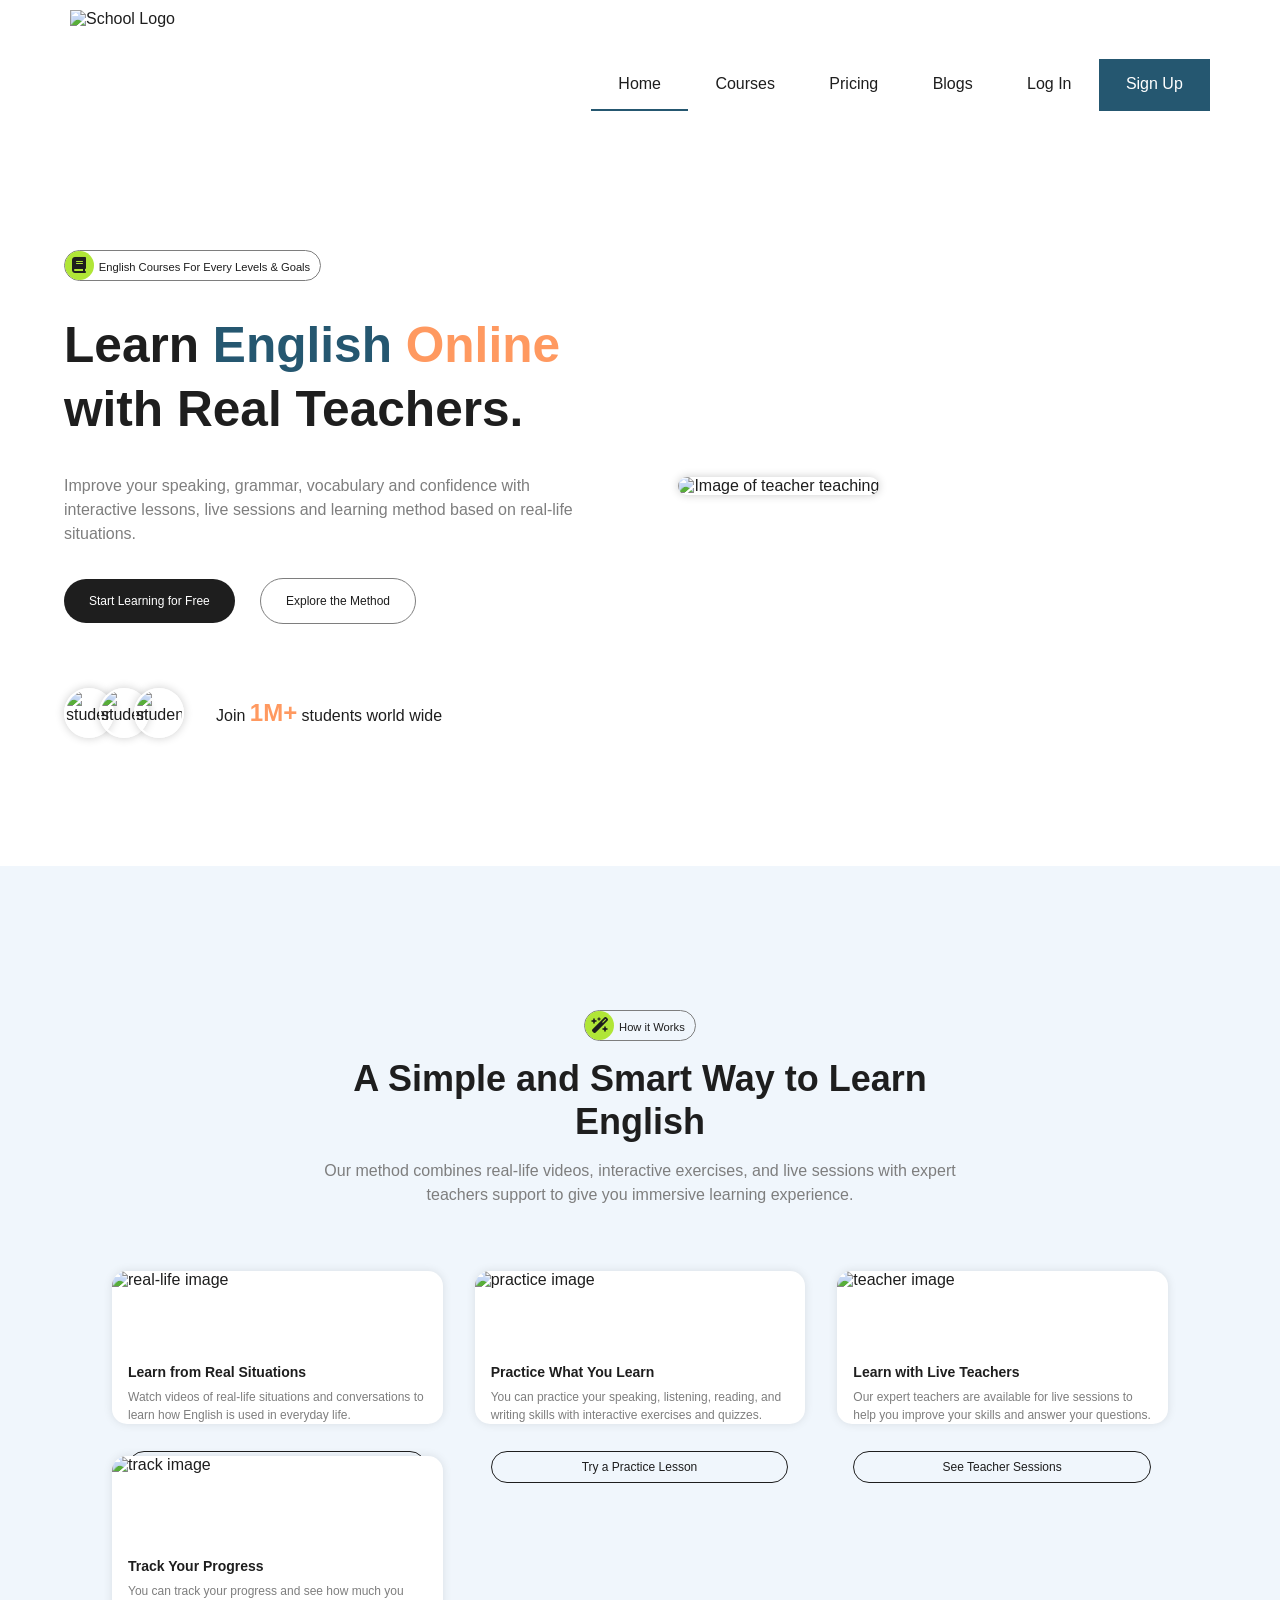
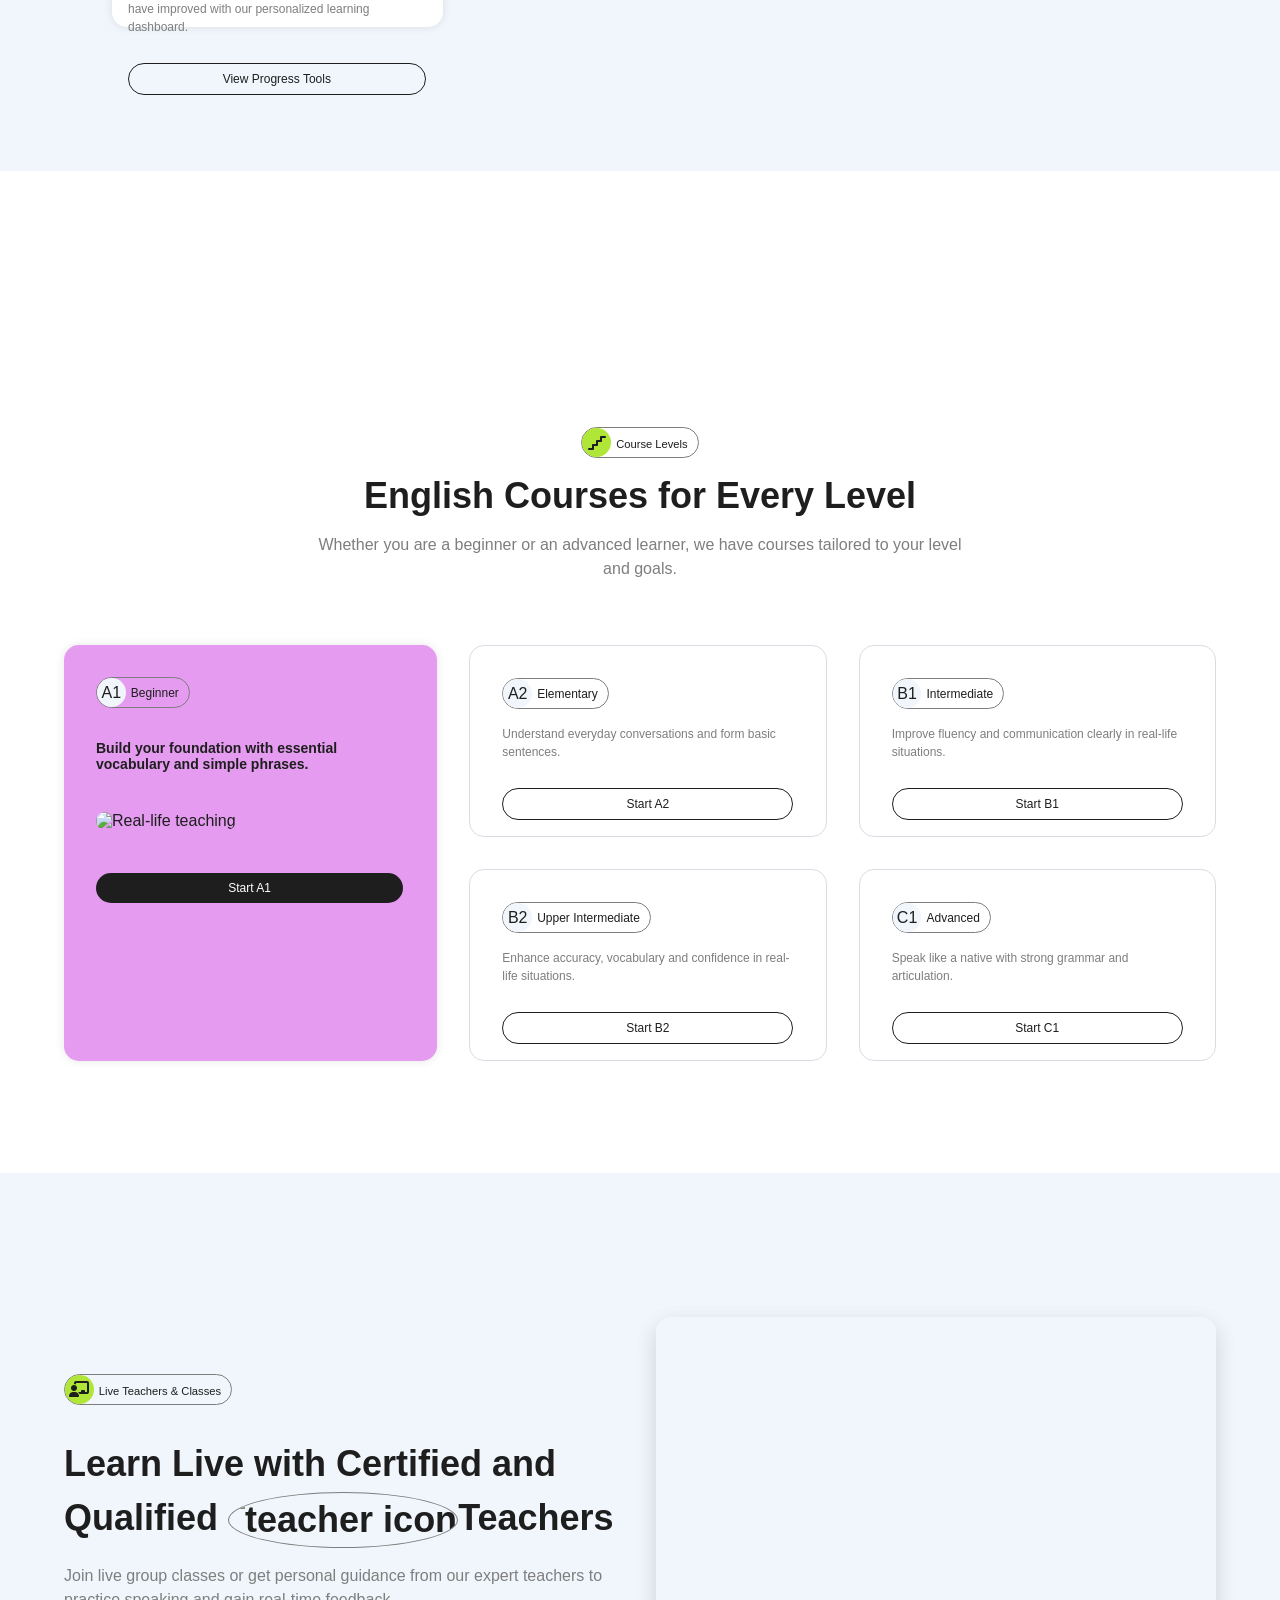
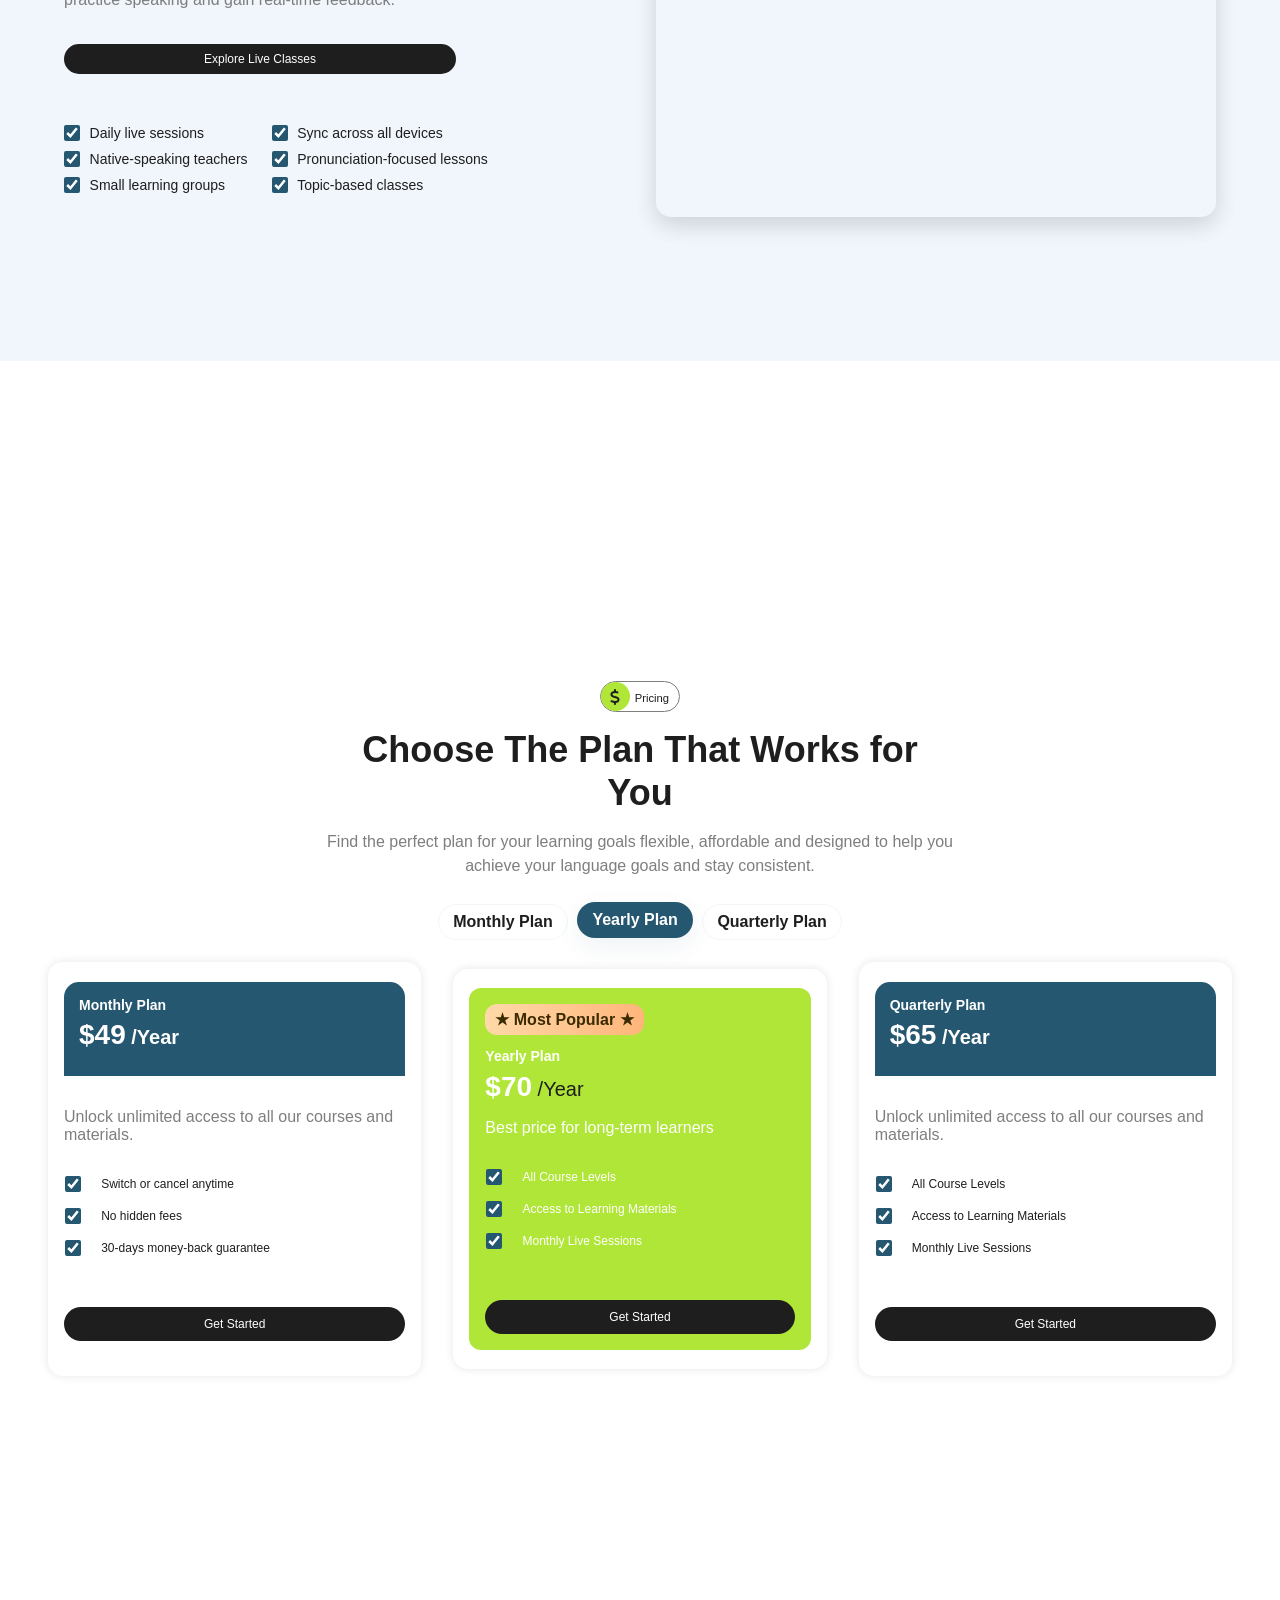
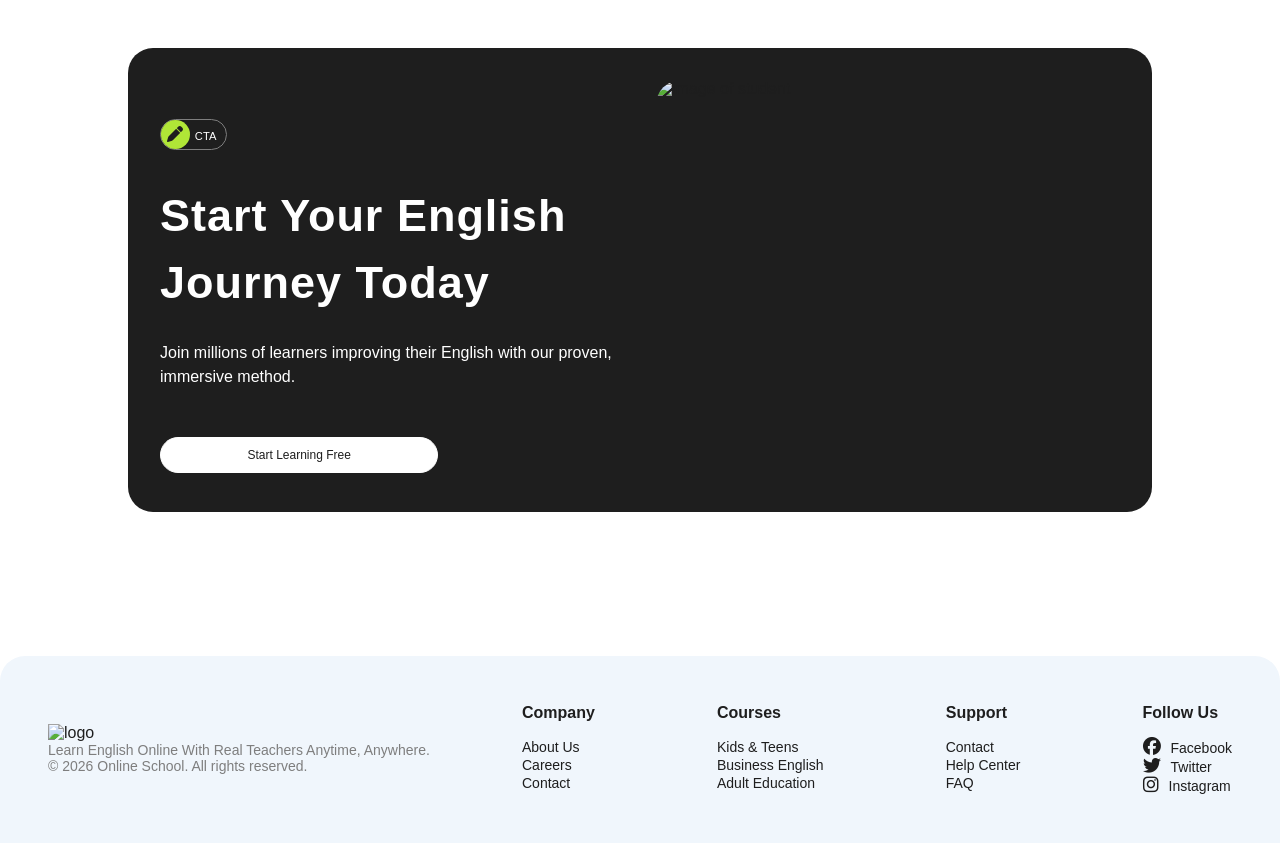
==== Advance CSS3/index.html @ b8e9c4bc "Update html file and re structure file design" ====
<!doctype html>
<html lang="en">

<head>
  <meta charset="UTF-8" />
  <meta name="viewport" content="width=device-width, initial-scale=1.0" />
  <link rel="stylesheet" href="styles.css">
  <link rel="stylesheet" href="https://cdnjs.cloudflare.com/ajax/libs/font-awesome/6.4.0/css/all.min.css">
  <script src="script.js" defer></script>
  <title>Introduction to HTML</title>
</head>

<body>
  <header>
    <img class="logo" width="150px" height="120px" src="photos/logo.png" alt="School Logo" />
    <button id="open-sidebar-button" title="open" class="hamburger" type="button" onclick="openSidebar()"
      aria-label="open sidebar" aria-expanded="false" aria-controls="navbar">
      <i class="fa-solid fa-bars"></i>
    </button>
    <nav id="navbar">
      <ul>
        <li>
          <button id="close-sidebar-button" title="Close" class="close" type="button" onclick="closeSidebar()"
            aria-label="close sidebar">
            <i class="fa-solid fa-xmark"></i>
          </button>
        </li>
        <li class="nav-link active"><a class="active-link" aria-current="page" href="home">Home</a></li>
        <li class="nav-link"><a href="#courses">Courses</a></li>
        <li class="nav-link"><a href="#pricing">Pricing</a></li>
        <li class="nav-link"><a href="blogs.html">Blogs</a></li>
        <li class="nav-link log-in"><a href="login">Log In</a></li>
        <li class="nav-link sign-up"><a class="accent-link" href="signup">Sign Up</a></li>
      </ul>
    </nav>
    <div id="overlay" onclick="closeSidebar()" aria-hidden="true"></div>
  </header>
  <main>
    <section class="hero body-fill">
      <div class="subtitle">
        <p class="sub"><span class="icon"><i class="fa-solid fa-book"></i></span>English Courses For Every Levels &
          Goals</p>
        <h1 class="hero-text">
          Learn <span class="sp1">English</span> <span class="sp2">Online</span> with Real Teachers.
        </h1>
        <p class="hero-para">
          Improve your speaking, grammar, vocabulary and confidence with
          interactive lessons, live sessions and learning method based on
          real-life situations.
        </p>
        <div class="hero-btn">
          <button class="start" type="button">Start Learning for Free</button>
          <button class="explore" type="button">Explore the Method</button>
        </div>
        <div class="students">
          <div class="student-images">
            <img class="student-image" src="photos/img3.jpg" alt="student">
            <img class="student-image" src="photos/img5.jpg" alt="student">
            <img class="student-image" src="photos/img6.jpg" alt="student">
          </div>
          <p class="student-text">Join <span class="sp3">1M+</span> students world wide</p>
        </div>
      </div>
      <div class="hero-image">
        <img src="photos/hero-image.jpg" alt="Image of teacher teaching" />
      </div>
    </section>
    <section class="how-it-works body-fill">
      <div class="section-intro">
        <p class="sub center"><span class="icon"><i class="fa-solid fa-wand-magic-sparkles"></i></span>How it Works</p>
        <h2 class="section-title">A Simple and Smart Way to Learn English</h2>
        <p class="subtitle-para">
          Our method combines real-life videos, interactive exercises, and live
          sessions with expert teachers support to give you immersive learning experience.
        </p>
      </div>
      <div class="card-container">
        <div class="card">
          <img src="photos/img11.jpg" alt="real-life image" />
          <h5 class="card-title">Learn from Real Situations</h5>
          <p class="card-text">
            Watch videos of real-life situations and conversations to learn how
            English is used in everyday life.
          </p>
          <button class="button" n type="button">Watch Demo</button>
        </div>
        <div class="card card-pad">
          <img src="photos/img7.jpg" alt="practice image" />
          <h5 class="card-title">Practice What You Learn</h5>
          <p class="card-text">
            You can practice your speaking, listening, reading, and writing
            skills with interactive exercises and quizzes.
          </p>
          <button class="button" type="button">Try a Practice Lesson</button>
        </div>
        <div class="card">
          <img src="photos/img8.jpg" alt="teacher image" />
          <h5 class="card-title">Learn with Live Teachers</h5>
          <p class="card-text">
            Our expert teachers are available for live sessions to help you
            improve your skills and answer your questions.
          </p>
          <button class="button" type="button">See Teacher Sessions</button>
        </div>
        <div class="card">
          <img src="photos/img2.jpg" alt="track image" />
          <h5 class="card-title">Track Your Progress</h5>
          <p class="card-text">
            You can track your progress and see how much you have improved
            with our personalized learning dashboard.
          </p>
          <button class="button" type="button">View Progress Tools</button>
        </div>
      </div>
    </section>
    <section>
      <div class="section-intro" id="courses">
        <p class="sub center"><span class="icon"><i class="fa-solid fa-stairs"></i></span>Course Levels</p>
        <h2 class="section-title">English Courses for Every Level</h2>
        <p class="subtitle-para">
          Whether you are a beginner or an advanced learner, we have courses
          tailored to your level and goals.
        </p>
      </div>
      <div class="card-container-grid">
        <div class="card-grid">
          <div class="card-grid-grids">
            <p class="sub1 center"><span class="icon tag">A1</span>Beginner</p>
            <p class="card-title position">
              Build your foundation with essential vocabulary and simple phrases.
            </p>
            <img class="grid-image" src="photos/img3.jpg" alt="Real-life teaching" />
            <button class="button black position1" type="button">Start A1</button>
          </div>
        </div>
        <div class="card-grids">

          <div>
            <p class="sub1 center"><span class="icon tag">A2</span>Elementary</p>
            <p class="card-text">
              Understand everyday conversations and form basic sentences.
            </p>
            <button class="button position1" type="button">Start A2</button>
          </div>
          <div>
            <p class="sub1 center"><span class="icon tag">B1</span>Intermediate</p>
            <p class="card-text">
              Improve fluency and communication clearly in real-life situations.
            </p>
            <button class="button position1" type="button">Start B1</button>
          </div>


          <div>
            <p class="sub1 center"><span class="icon tag">B2</span>Upper Intermediate</p>
            <p class="card-text">
              Enhance accuracy, vocabulary and confidence in real-life situations.
            </p>
            <button class="button position1" type="button">Start B2</button>
          </div>
          <div>
            <p class="sub1 center"><span class="icon tag">C1</span>Advanced</p>
            <p class="card-text">
              Speak like a native with strong grammar and articulation.
            </p>
            <button class="button position1" type="button">Start C1</button>
          </div>

        </div>
      </div>
    </section>
    <section class="tag">
      <div class="video-grid">
        <div class="card-board">
          <p class="sub"><span><span class="icon"><i class="fa-solid fa-chalkboard-user"></i></span>Live Teachers &
              Classes</p>
          <h2 class="section-title left">Learn Live with Certified and Qualified <img class="span-teacher"
              src="photos/img15.jpg" alt="teacher icon">Teachers </h2>
          <p class="subtitle-para left">
            Join live group classes or get personal guidance from our expert teachers to practice speaking and gain
            real-time feedback.
          </p>
          <button type="button" class="button black">Explore Live Classes</button>

          <div class="btn-grid">
            <div>
              <label class="chk"><input type="checkbox" checked /> Daily live sessions</label>
              <label class="chk"><input type="checkbox" checked /> Native-speaking teachers</label>
              <label class="chk"><input type="checkbox" checked /> Small learning groups</label>
            </div>
            <div>
              <label class="chk"><input type="checkbox" checked /> Sync across all devices</label>
              <label class="chk"><input type="checkbox" checked /> Pronunciation-focused lessons</label>
              <label class="chk"><input type="checkbox" checked /> Topic-based classes</label>
            </div>
          </div>
        </div>
        <div class="video">
          <video autoplay muted loop class="video">
            <source src="videos/teacher.mp4" type="video/mp4">
          </video>
        </div>
      </div>
    </section>
    <section class="pricing body-fill">
      <div class="section-intro" id="pricing">
        <p class="sub center"><span class="icon"><i class="fa-solid fa-dollar-sign"></i></span>Pricing</p>
        <h2 class="section-title">Choose The Plan That Works for You</h2>
        <p class="subtitle-para">
          Find the perfect plan for your learning goals flexible, affordable and designed to help you achieve your
          language goals and stay consistent.
        </p>
      </div>
      <div class="carousel">
        <span class="pill">Monthly Plan</span>
        <span class="pill active">Yearly Plan</span>
        <span class="pill">Quarterly Plan</span>
      </div>
      <div class="pricing-container">
        <div class="carding no-hover">
          <div class="background">
            <div class="card-lead">
            <p class="plan-tag">Monthly Plan</p>
            <p class="price-tag">
              <span class="price">$49</span> /Year
            </p>
</div>
            <p class="plan-para">
              Unlock unlimited access to all our courses and materials.
            </p>
<div class="checks-container">
            <label class="chk">
              <input type="checkbox" class="custom-checkbox" checked />
              <span class="checkmark"></span>
              Switch or cancel anytime
            </label>
            <label class="chk">
              <input type="checkbox" class="custom-checkbox" checked />
              <span class="checkmark"></span>
              No hidden fees
            </label>
            <label class="chk">
              <input type="checkbox" class="custom-checkbox" checked />
              <span class="checkmark"></span>
              30-days money-back guarantee
            </label>
            </div>
            <button class="space" type="button">Get Started</button>
          </div>
        </div>
        <div class="carding no-hover">
          <div class="background-fixed">
            <p class="plan-tip">&starf; Most Popular &starf;</p>
            <p class="plan-tag">Yearly Plan</p>
            <p class="price-tag">
              <span class="price">$70</span> /Year
            </p>
            <p class="plan-para">
              Best price for long-term learners
            </p>
            <div class="checks-container">
            <label class="chk">
              <input type="checkbox" class="custom-checkbox" checked />
              <span class="checkmark"></span>
              All Course Levels
            </label>
            <label class="chk">
              <input type="checkbox" class="custom-checkbox" checked />
              <span class="checkmark"></span>
              Access to Learning Materials
            </label>
            <label class="chk">
              <input type="checkbox" class="custom-checkbox" checked />
              <span class="checkmark"></span>
              Monthly Live Sessions
            </label>
            </div>
            <button type="button" class="space1">Get Started</button>
          </div>
        </div>
        <div class="carding no-hover">
          <div class="background">
             <div class="card-lead">
            <p class="plan-tag">Quarterly Plan</p>
            <p class="price-tag">
              <span class="price">
                $65</span> /Year
            </p>
            </div>
            <p class="plan-para">
              Unlock unlimited access to all our courses and materials.
            </p>
            <div class="checks-container">
            <label class="chk">
              <input type="checkbox" class="custom-checkbox" checked />
              <span class="checkmark"></span>
              All Course Levels
            </label>
            <label class="chk">
              <input type="checkbox" class="custom-checkbox" checked />
              <span class="checkmark"></span>
              Access to Learning Materials
            </label>
            <label class="chk">
              <input type="checkbox" class="custom-checkbox" checked />
              <span class="checkmark"></span>
              Monthly Live Sessions
            </label>
            </div>
            <button class="space" type="button">Get Started</button>
          </div>
        </div>
      </div>
      <div class="checks">
      </div>
    </section>
    <section>
      <div class="cta">
        <div class="card-board">
          <p class="sub center text"><span class="icon"><i class="fa-solid fa-pen"></i></span>CTA</p>
          <h2 class="section-title">Start Your English Journey Today</h2>
          <p class="subtitle-para">
            Join millions of learners improving their English with our proven, immersive method.
          </p>
          <button class="button cta-btn type=" button">Start Learning Free</button>
        </div>
        <div class="cta-image-tab">
          <img class="cta-image" src="photos/img2.jpg" alt="image of student">
        </div>
      </div>
    </section>
  </main>
  <footer>
    <section>
      <div class="footer">
        <div class="footer-logo-text">
          <img class="footer-logo" src="photos/logo.png" alt="logo" />
          <P class="footer-text">Learn English Online With Real Teachers Anytime, Anywhere.</P>
          <p class="copy">&copy; 2026 Online School. All rights reserved.</p>
        </div>
        <div class="footer-links">
          <div>
            <h4>Company</h4>
            <ul>
              <li><a href="about">About Us</a></li>
              <li><a href="careers">Careers</a></li>
              <li><a href="contact">Contact</a></li>
            </ul>
          </div>
          <div>
            <h4>Courses</h4>
            <ul>
              <li><a href="kids">Kids & Teens</a></li>
              <li><a href="business">Business English</a></li>
              <li><a href="adult">Adult Education</a></li>
            </ul>
          </div>
          <div>
            <h4>Support</h4>
            <ul>
              <li><a href="contact">Contact</a></li>
              <li><a href="help">Help Center</a></li>
              <li><a href="faq">FAQ</a></li>
            </ul>
          </div>
          <div>
            <h4>Follow Us</h4>
            <ul>
              <li><a href="facebook"><i class="fa-brands fa-facebook"></i>Facebook</a></li>
              <li><a href="twitter"><i class="fa-brands fa-twitter"></i>Twitter</a></li>
              <li><a href="instagram"><i class="fa-brands fa-instagram"></i>Instagram</a></li>
            </ul>
          </div>
        </div>
    </section>
  </footer>
</body>

</html>
---- Advance CSS3/styles.css ----
:root {
  --primary-color: #1e1e1e;
  --secondary-color: #7e7e7e;
  --third-color: #b0e637;
  --fourth-color: #ff9960;
  --fifth-color: #255770;
  --sixth-color: #ffffff;
  --seventh-color: #f0f6fc;
  --eighth-color: #e59bf0;
  --ninth-color: #d8dde3;
}

* {
  margin: 0;
  padding: 0;
  box-sizing: border-box;
  font-family: karla, sans-serif;
  color: var(--primary-color);
  scroll-behavior: smooth;
}

img,
video {
  max-width: 100%;
  height: auto;
}

.body-fill {
  padding-inline: clamp(1rem, 5vw, 70px);
}

/* Header */
header {
  display: flex;
  align-items: center;
  justify-content: space-between;
  padding: 10px 70px;
  position: static;
}

nav {
  display: flex;
}

nav li {
  display: flex;
}

nav ul {
  list-style: none;
  display: flex;
}

img.logo {
  margin-right: auto;
  width: 150px;
  height: 150px;
}

nav a {
  display: flex;
  text-decoration: none;
  color: var(--primary-color);
  padding: 1em 1.7em;
  transition:
    background-color 150ms ease,
    color 0.3s ease;
}

nav a:hover {
  background-color: var(--fifth-color);
  color: var(--sixth-color);
}

nav a.active-link {
  border-bottom: 2px solid var(--fifth-color);
}

nav a.accent-link {
  background-color: var(--fifth-color);
  color: var(--sixth-color);
}

#close-sidebar-button,
#open-sidebar-button {
  display: none;
  background: none;
  border: none;
  padding: 2em;
  cursor: pointer;
  position: absolute;
  top: 0;
  right: 0;
  z-index: 10;
  margin-top: 0.8rem;
}

.fa-bars {
  color: var(--primary-color);
  font-size: 2rem;
}

.fa-xmark {
  color: var(--primary-color);
  font-size: 2rem;
}
#overlay {
  display: none;
  position: fixed;
  top: 0;
  left: 0;
  width: 100%;
  height: 100%;
  background-color: rgba(0, 0, 0, 0.5);
  z-index: 9;
}

/* Hero */
.hero {
  display: grid;
  grid-template-columns: 1fr 1fr;
  gap: clamp(2rem, 6vw, 14rem);
  align-items: center;
  justify-content: space-between;
  margin: 3rem 0;
}

.subtitle {
  font-size: 1rem;
  font-weight: 400;
  margin-bottom: 1rem;
  text-align: left;
}

.sub {
  padding-right: min(10px, 5%);
  width: fit-content;
  border-radius: 25px;
  border: 1px solid var(--secondary-color);
  background: transparent;
  font-size: 0.7rem;
  margin: 2rem 0rem;
}

.icon {
  display: inline-flex;
  align-items: center;
  justify-content: center;
  width: 1.8rem;
  height: 1.8rem;
  border-radius: 50%;
  background-color: var(--third-color);
  box-sizing: border-box;
  font-size: 1rem;
  margin-right: 5px;
}

.hero-text {
  font-size: clamp(2rem, calc(1.5rem + 2vw), 4rem);
  font-weight: 600;
  line-height: 1.3;
  margin-bottom: 2rem;
}

.hero-text span.sp1 {
  color: var(--fifth-color);
}

.hero-text span.sp2 {
  color: var(--fourth-color);
}

.hero-para {
  font-size: 1rem;
  font-weight: 400;
  line-height: 1.5;
  margin-bottom: 2rem;
  color: var(--secondary-color);
}

.hero-image img {
  max-width: 100%;
  height: auto;
  aspect-ratio: 1/1;
  border-radius: 30px;
  box-shadow: 0px 0px 10px 0px rgba(0, 0, 0, 0.2);
}

.start,
.explore {
  padding: 15px 25px;
  border-radius: 25px;
  cursor: pointer;
  margin-bottom: 2rem;
  font-size: 12px;
  transition:
    opacity 0.12s ease,
    transform 0.08s ease;
}

.start {
  background: var(--primary-color);
  color: var(--sixth-color);
  border: none;
  margin-right: 1.3rem;
}

.explore {
  background: transparent;
  color: var(--primary-color);
  border: 1px solid var(--secondary-color);
}

.start:hover,
.explore:hover {
  opacity: 0.95;
  transform: translateY(-1px);
}

.students {
  display: flex;
  align-items: center;
  gap: 2rem;
  margin-top: 2rem;
}

.student-images {
  display: flex;
  align-items: center;
  gap: 0;
}

.student-image {
  width: 50px;
  height: 50px;
  border-radius: 50%;
  box-shadow: 0px 0px 10px 0px rgba(0, 0, 0, 0.2);
}

.student-images .student-image {
  margin-left: -15px;
  border: 2px solid var(--sixth-color);
  box-sizing: border-box;
}

.student-images .student-image:first-child {
  margin-left: 0;
}

.student-text {
  font-size: 16px;
}

.sp3 {
  color: var(--fourth-color);
  font-weight: 700;
  font-size: x-large;
}

/* Section Intro */
.how-it-works {
  background-color: var(--seventh-color);
  padding-bottom: 9rem;
}

.section-intro {
  text-align: center;
  margin-top: 7rem;
  padding-top: 9rem;
}

.section-intro .sub.center {
  margin: 0 auto;
  margin-bottom: 1rem;
  text-align: center;
}

.section-title {
  font-size: 36px;
  font-weight: 600;
  max-width: 600px;
  line-height: 1.2;
  margin: 0 auto;
}

.subtitle-para {
  font-size: 16px;
  font-weight: 400;
  color: var(--secondary-color);
  line-height: 1.5;
  padding-top: 1rem;
  text-align: center;
  max-width: 650px;
  margin: 0 auto;
}

.card-container {
  gap: 2rem;
  justify-content: center;
  margin-top: 4rem;
  display: grid;
  grid-template-columns: repeat(auto-fit, minmax(260px, 1fr));
  padding: 0 3rem;
}
.pricing-container {
  display: grid;
  gap: 2rem;
  grid-template-columns: repeat(auto-fit, minmax(260px, 1fr));
  padding: 0 3rem;
  justify-content: center;
  align-items: center;
}

/* Pricing section styles */
.pricing {
  padding: 4rem 0 2rem;
}

.pricing .section-intro {
  margin-bottom: 1.6rem;
}

.pricing .carousel {
  display: flex;
  gap: 0.6rem;
  justify-content: center;
  margin-bottom: 1.4rem;
}

.pricing .carousel .pill {
  padding: 8px 14px;
  border-radius: 999px;
  background: transparent;
  border: 1px solid rgba(37, 87, 112, 0.06);
  color: var(--primary-color);
  font-weight: 600;
  cursor: pointer;
  transition:
    background 0.12s ease,
    color 0.12s ease,
    transform 0.08s ease;
}

.pricing .carousel .pill.active {
  background: var(--fifth-color);
  color: var(--sixth-color);
  transform: translateY(-2px);
}

.pricing .carousel .pill.active {
  color: var(--sixth-color) !important;
  box-shadow: 0 8px 24px rgba(37, 87, 112, 0.08);
  transform: translateY(-2px);
}

.pricing .card-container {
  gap: 1.2rem;
  justify-content: center;
}

.pricing .card,
.carding {
  min-height: 380px;
  border-radius: 14px;
  padding: 1.2rem 1rem;
  background: var(--sixth-color);
  box-shadow: 0 10px 30px rgba(37, 87, 112, 0.06);
  display: flex;
  flex-direction: column;
  justify-content: space-between;
}

.pricing .carding .plan-tip {
  display: inline-block;
  background: linear-gradient(90deg, #ffd9a8, #ffb57a);
  color: #3b2b00;
  padding: 6px 10px;
  border-radius: 12px;
  font-weight: 700;
  margin-bottom: 0.8rem;
}

.pricing .plan-tag {
  font-size: 14px;
  font-weight: 700;
  margin-bottom: 0.4rem;
}

.pricing .price-tag {
  font-size: 20px;
  margin-bottom: 0.6rem;
}

.pricing .price-tag .price {
  font-size: 28px;
  font-weight: 800;
  color: var(--sixth-color);
}

.price {
  color: var(--secondary-color);
}

.pricing .plan-para {
  color: var(--secondary-color);
  margin: 2rem 0rem;
}

.background-fixed .plan-para {
  margin: 1rem 0;
  padding-bottom: 1rem;
}

.pricing .card input[type="checkbox"] {
  margin-right: 8px;
}

.pricing .carding label:not(.chk) {
  display: block;
  margin-bottom: 0.4rem;
  color: var(--primary-color);
}

.pricing .carding .chk {
  display: inline-flex;
  align-items: center;
  gap: 0.6rem;
  margin-bottom: 0.5rem;
  /* cursor: pointer; */
  color: var(--primary-color);
  font-size: 12px;
}

.pricing .carding .chk input[type="checkbox"] {
  width: 18px;
  height: 16px;
  margin: 0;
  padding: 10px;
  accent-color: var(--fifth-color);
}

.pricing .carding .chk input[type="checkbox"]:checked {
  accent-color: var(--fifth-color);
}

.pricing .carding .background-fixed {
  background: var(--third-color);
  color: var(--primary-color);
  border-radius: 12px;
  padding: 1rem;
}

.pricing .carding .background-fixed .plan-tag,
.pricing .carding .background-fixed .price-tag .price,
.pricing .carding .background-fixed .plan-para,
.pricing .carding .background-fixed label {
  color: var(--sixth-color);
}

.pricing .carding.background-fixed .plan-tip {
  color: var(--primary-color);
}

.pricing .carding button {
  margin-top: 1rem;
  width: 100%;
  padding: 10px 12px;
  border-radius: 25px;
  border: none;
  background-color: var(--primary-color);
  color: var(--sixth-color);
  font-size: 12px;
  cursor: pointer;
}

.pricing .carding button.space {
  margin: 2.7rem 0 1rem 0;
}
.pricing .carding button.space1 {
  margin: 2.7rem 0 0 0;
}

.pricing .checks {
  display: block;
  gap: 1.2rem;
  justify-content: center;
  margin-top: 2rem;
  accent-color: var(--fifth-color);
  align-items: center;
  text-align: center;
}

.pricing .checks label {
  display: block;
}
.checks-container {
  display: flex;
  flex-direction: column;
  gap: 0.5rem;
}

.card-lead {
  background-color: var(--fifth-color);
  padding: 15px;
  border-top-left-radius: 15px;
  border-top-right-radius: 15px;
}
.card-lead p {
  margin: 0;
  font-size: 12px;
  font-weight: 600;
  color: var(--sixth-color);
}
.card,
.carding {
  border-radius: 15px;
  width: 100%;
  height: auto;
  background-color: var(--sixth-color);
  box-shadow: 0px 0px 10px 0px rgba(0, 0, 0, 0.1);
  transition: transform 0.3s ease;
}

.card:hover {
  background-color: var(--third-color);
  transition:
    background-color 0.3s ease,
    transform 0.3s ease;
}

.card-container .card .no-hover:hover {
  background-color: var(--sixth-color);
}

.card:hover .card-text {
  color: var(--primary-color);
  transition: color 0.3s ease;
}

.card:hover button {
  background-color: var(--primary-color);
  color: var(--sixth-color);
  border: none;
}

.card img {
  display: block;
  border-radius: 15px;
  width: 100%;
  height: 50%;
}

.card-title {
  font-size: 14px;
  font-weight: 600;
  margin-bottom: 0.5rem;
  padding: 1rem 1rem 0 1rem;
}

.card-text {
  font-size: 12px;
  font-weight: 400;
  color: var(--secondary-color);
  line-height: 1.5;
  padding: 0 1rem;
}

.button {
  align-items: center;
  width: 90%;
  margin: 1.7rem 1rem 0 1rem;
  padding: 8px;
  border: 1px solid var(--primary-color);
  border-radius: 25px;
  background-color: transparent;
  color: var(--primary-color);
  font-size: 12px;
  cursor: pointer;
  transition:
    opacity 0.12s ease,
    transform 0.3s ease;
}

.card-container-grid {
  display: grid;
  grid-template-columns: 1fr 2fr;
  gap: 2rem;
  justify-content: center;
  width: 90%;
  margin: 0 auto;
  margin-top: 4rem;
}

.tag {
  background-color: var(--seventh-color);
}

.sub1 {
  padding-right: 10px;
  width: fit-content;
  border-radius: 25px;
  border: 1px solid var(--secondary-color);
  background: transparent;
  font-size: 12px;
  margin: 1rem;
}

.card-grid {
  border-radius: 15px;
  padding: 1rem;
  background-color: var(--eighth-color);
  box-shadow: 0px 0px 10px 0px rgba(0, 0, 0, 0.1);
}

.card-grids {
  display: grid;
  grid-template-columns: 1fr 1fr;
  gap: 2rem;
  justify-content: center;
}

.card-grids > div {
  border-radius: 15px;
  border: 1px solid var(--ninth-color);
  padding: 1rem;
  align-content: center;
}

.grid-image {
  padding: 1rem;
  width: 100%;
  border-radius: 30px;
}

.position {
  padding: 1rem;
}

.position1 {
  width: 90%;
  margin: 1.7rem 1rem 0 1rem;
}

.black {
  border: none;
  background-color: var(--primary-color);
  color: var(--sixth-color);
}

/* Button grid (checkbox options) */
.btn-grid {
  display: flex;
  gap: 1.5rem;
  margin-top: 1.2rem;
}

.btn-grid > div {
  display: flex;
  flex-direction: column;
  gap: 0.6rem;
}

.btn-grid .chk {
  display: inline-flex;
  align-items: center;
  gap: 0.6rem;
  cursor: pointer;
  font-size: 14px;
  color: var(--primary-color);
}

.btn-grid .chk input[type="checkbox"] {
  width: 16px;
  height: 16px;
  margin: 0;
  accent-color: var(--fifth-color);
}

@media (max-width: 740px) {
  .btn-grid {
    flex-direction: column;
  }
}

/* Section Video */

.video-grid {
  display: grid;
  grid-template-columns: 1fr 1fr;
  gap: 2rem;
  width: 90%;
  margin: 0 auto;
  margin-top: 7rem;
  padding: 9rem 0;
  align-items: center;
}

/* Target actual <video> elements inside the grid so container divs aren't sized incorrectly */
.video-grid video,
.video-grid .video {
  width: 100%;
  max-width: 100%;
  aspect-ratio: 1 / 1;
  height: auto;
  /* preserve intrinsic ratio */
  max-height: 500px;
  /* prevents the video from becoming too tall */
  object-fit: cover;
  border-radius: 15px;
  display: block;
  box-shadow: 0 8px 24px rgba(0, 0, 0, 0.08);
}

.span-teacher {
  width: 40px;
  height: 35px;
  border-radius: 50%;
  border: 1px solid var(--secondary-color);
  vertical-align: middle;
}

.left {
  text-align: left;
  margin: 0;
  line-height: 1.5;
}

.card-board button {
  width: 70%;
  margin: 1.7rem 1rem 0 1rem;
  padding: 8px;
  margin: 2rem 0 2rem 0;
}

@media (max-width: 740px) {
  .video-grid {
    grid-template-columns: 1fr;
  }
}

.pricing {
  padding-bottom: 9rem;
}

/* cta */
.cta {
  display: grid;
  grid-template-columns: 1fr 1fr;
  gap: 2rem;
  width: 80%;
  margin: 0 auto;
  margin-top: 6rem;
  margin-bottom: 6rem;
  padding: 2rem;
  align-items: center;
  background-color: var(--primary-color);
  border-radius: 25px;
}

.cta .text {
  color: var(--sixth-color);
}

.cta h2.section-title,
.cta .subtitle-para {
  margin: 0;
  color: var(--sixth-color);
}

.cta h2.section-title {
  margin: 1rem 0 0.5rem 0;
  letter-spacing: 1px;
  font-size: 45px;
  font-weight: 600;
  line-height: 1.5;
}

.cta .subtitle-para {
  text-align: left;
  margin-bottom: 3rem;
}

.cta .cta-btn {
  width: 60%;
  margin: 1.7rem 1rem 0 1rem;
  padding: 10px;
  background-color: var(--sixth-color);
  border-color: var(--sixth-color);
  font-size: 12px;
  margin: 0;
}

.cta .cta-image {
  width: 100%;
  max-width: 100%;
  aspect-ratio: 3 / 9;
  max-height: 400px;
  height: auto;
  object-fit: cover;
  border-radius: 25px;
  display: block;
  margin: 0 auto;
}

/* footer */
.footer {
  display: grid;
  grid-template-columns: 1.8fr 3fr;
  gap: 3rem;
  width: 100%;
  margin: 0 auto;
  margin-top: 9rem;
  padding: 3rem;
  align-items: center;
  background-color: var(--seventh-color);
  border-top-right-radius: 25px;
  border-top-left-radius: 25px;
}

.footer-logo-text {
  align-items: start;
  text-align: left;
}

.footer-logo {
  width: 150px;
  height: 150px;
}

.footer-text,
.footer .copy {
  color: var(--secondary-color);
  width: 100%;
  font-size: 14px;
}

.footer-links {
  display: flex;
  gap: 2rem;
  list-style: none;
  flex-wrap: wrap;
  justify-content: space-between;
  text-decoration: none;
  text-align: left;
}

.footer-links h4 {
  color: var(--primary-color);
  font-size: 16px;
  margin-bottom: 1rem;
  font-weight: 600;
}

.footer-links li a {
  text-decoration: none;
  color: var(--primary-color);
  font-size: 14px;
  list-style: none;
  margin-bottom: 0.5rem;
}

ul {
  list-style: none;
  padding-left: 0;
}

.footer-links li a:hover {
  color: var(--fifth-color);
  transition: color 0.12s ease;
}

.fa-facebook,
.fa-twitter,
.fa-instagram {
  margin-right: 10px;
  font-size: 18px;
  color: var(--primary-color);
}

.fa-facebook:hover,
.fa-twitter:hover,
.fa-instagram:hover {
  color: var(--fifth-color);
  transition: color 0.12s ease;
}

@media screen and (max-width: 1025px) {
  #open-sidebar-button,
  #close-sidebar-button {
    display: block;
  }

  nav {
    position: fixed;
    top: 0;
    right: -100%;
    height: 100vh;
    width: min(15em, 100%);
    z-index: 10;
    background-color: var(--sixth-color);
    transition: right 300ms ease-out;
  }

  nav.show {
    right: 0;
    transition: right 300ms ease-in-out;
  }
  nav.show ~ #overlay {
    display: block;
    transition: right 300ms ease-in-out;
  }

  nav ul {
    width: 100%;
    flex-direction: column;
    margin-top: 2rem;
  }

  nav a {
    width: 100%;
    padding-left: 2.5em;
  }

  nav a.active-link {
    border-bottom: none;
  }

  img.logo {
    width: 130px;
    height: 130px;
    margin-top: -1.2rem;
  }

  .body-fill {
    padding: 0px 20px;
  }

  .hero {
    gap: 5rem !important;
  }

  header {
    padding: 10px 20px !important;
  }
  .how-it-works {
    padding-bottom: 9rem;
  }
}

@media (max-width: 900px) {
  img.logo {
    width: 130px;
    height: 130px;
    margin-top: -1rem;
  }
  .hero {
    grid-template-columns: 1fr;
    text-align: center;
  }

  .hero-btn {
    display: flex;
    flex-direction: column;
    gap: 1rem;
    align-items: center;
  }

  .students {
    justify-content: center;
    flex-wrap: wrap;
  }
  .card-container-grid {
    grid-template-columns: 1fr;
  }

  .card-grids {
    grid-template-columns: 1fr;
  }
  .cta {
    grid-template-columns: 1fr;
    text-align: center;
  }

  .cta .cta-btn {
    width: 100%;
  }

  .cta .subtitle-para {
    text-align: center;
  }
}

@media (max-width: 860px) {
  .how-it-works {
    padding-bottom: 7rem;
  }
  .pricing .card-container {
    flex-direction: column;
    align-items: center;
  }
  .pricing-container {
    padding: 0 2rem;
  }
  .pricing .carding {
    width: 92%;
  }
  .hero-btn {
    display: block;
  }
  .subtitle {
    text-align: center;
  }
  .sub {
    margin: 0 auto;
    margin-bottom: 1rem;
    text-align: center;
  }
  .card-container {
    flex-direction: column;
    align-items: center;
    display: flex;
  }

  .card {
    max-width: 700px;
    padding-bottom: 2rem;
  }
  .card-container {
    padding: 0rem;
  }
  .cta {
    width: 90%;
  }
  .cta h2.section-title,
  .section-title {
    font-size: 30px;
  }
}

@media (max-width: 800px) {
  .footer {
    grid-template-columns: 1fr;
    text-align: center;
  }

  .footer-links {
    justify-content: center;
  }
  .pricing .carding .plan-tip {
    white-space: nowrap;
  }
}

@media (max-width: 600px) {
  .video-grid {
    padding: 4rem 0;
  }
  .hero-btn {
    display: grid;
    grid-template-columns: 1fr 1fr;
    gap: 0.5rem;
  }
  .start,
  .explore {
    padding: 12px 12px;
    margin-bottom: 0rem;
    white-space: nowrap;
  }
  .start {
    margin-right: 0rem;
  }
  .students {
    gap: 0rem;
  }
  .pricing .carousel .pill {
    white-space: nowrap;
    font-size: 14px;
  }
  pricing .carousel {
    margin-bottom: 0 1rem 1.4rem 1rem;
  }
  .footer-links {
    justify-content: space-around;
    gap: 1rem;
  }
  .footer-links {
    display: grid;
    grid-template-columns: 1fr 1fr;
    gap: 1rem;
  }
  body {
    margin: auto;
  }
  .body-fill {
    padding: 0px 20px;
  }
}

@media (max-width: 300px) {
  .hero-btn {
    display: grid;
    grid-template-columns: 1fr 1fr;
    gap: 0.5rem;
  }
  .start,
  .explore {
    padding: 12px 12px;
    margin-bottom: 0rem;
  }
}
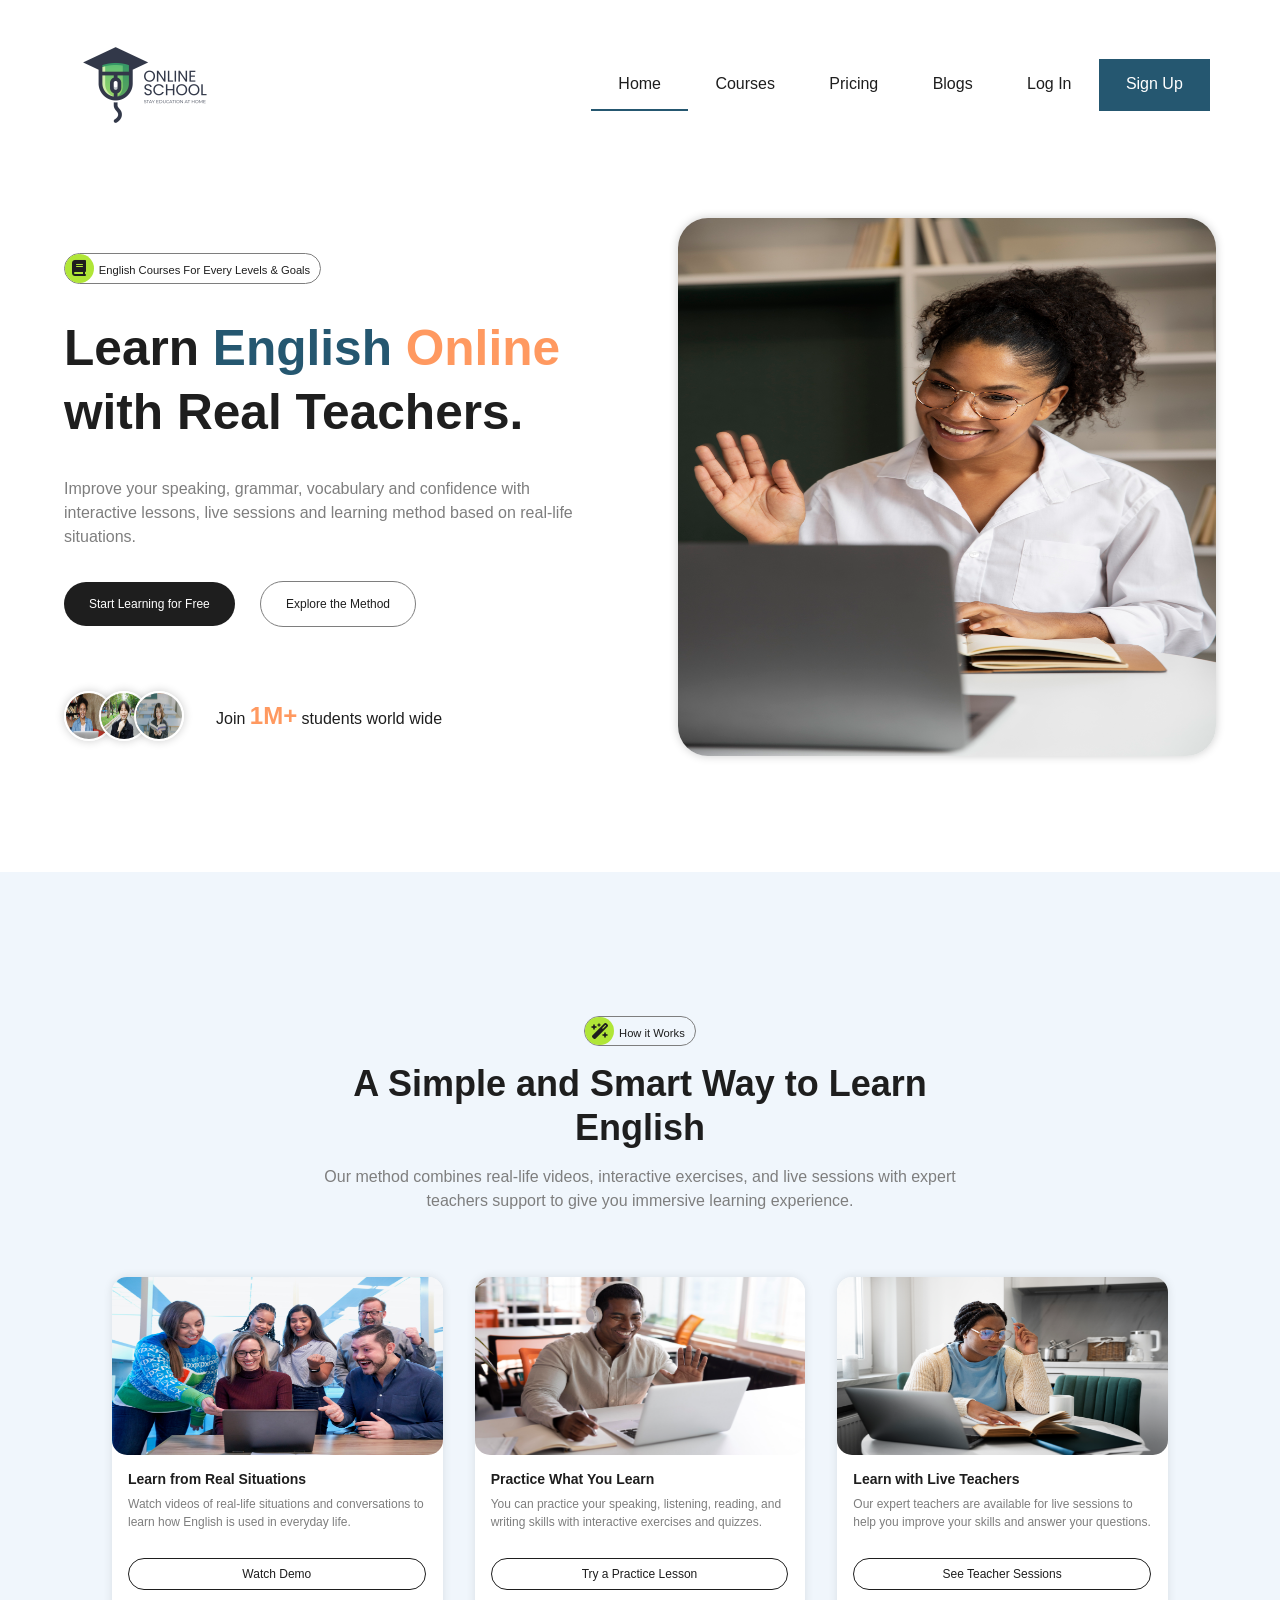
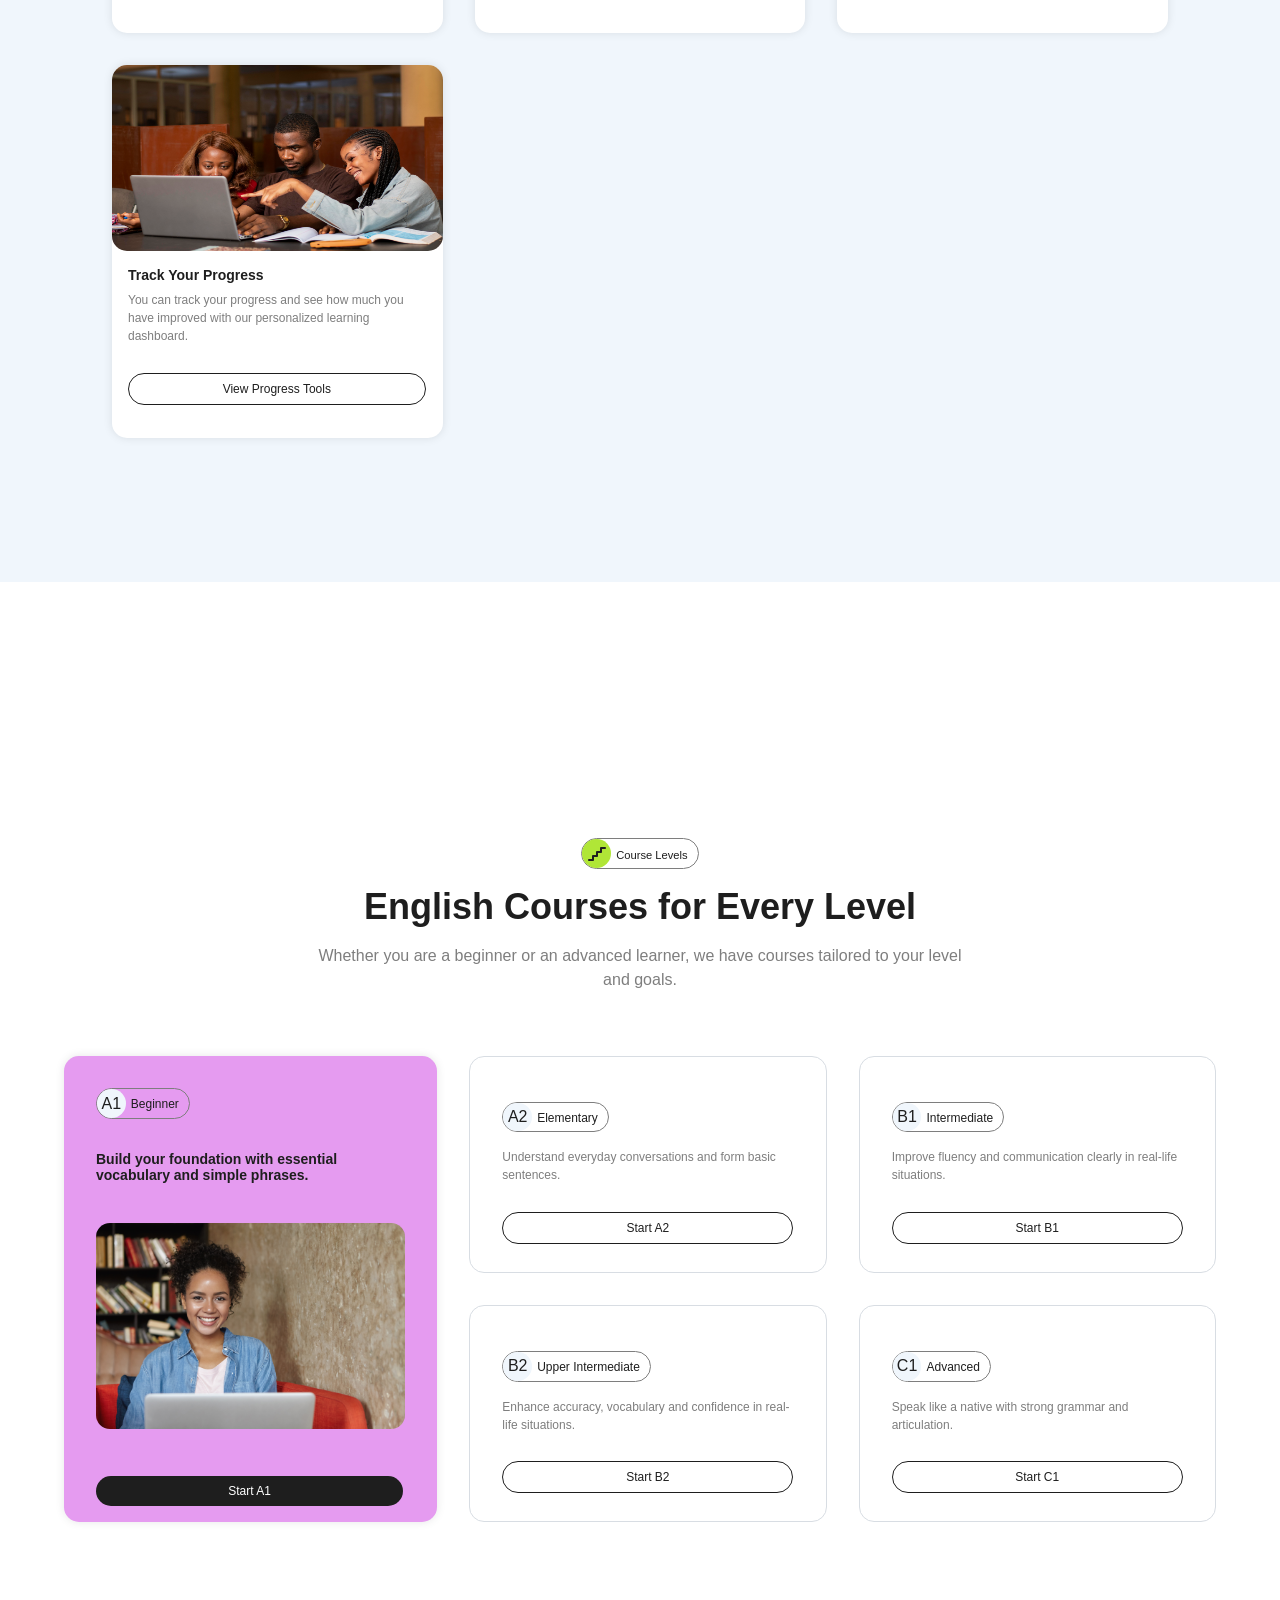
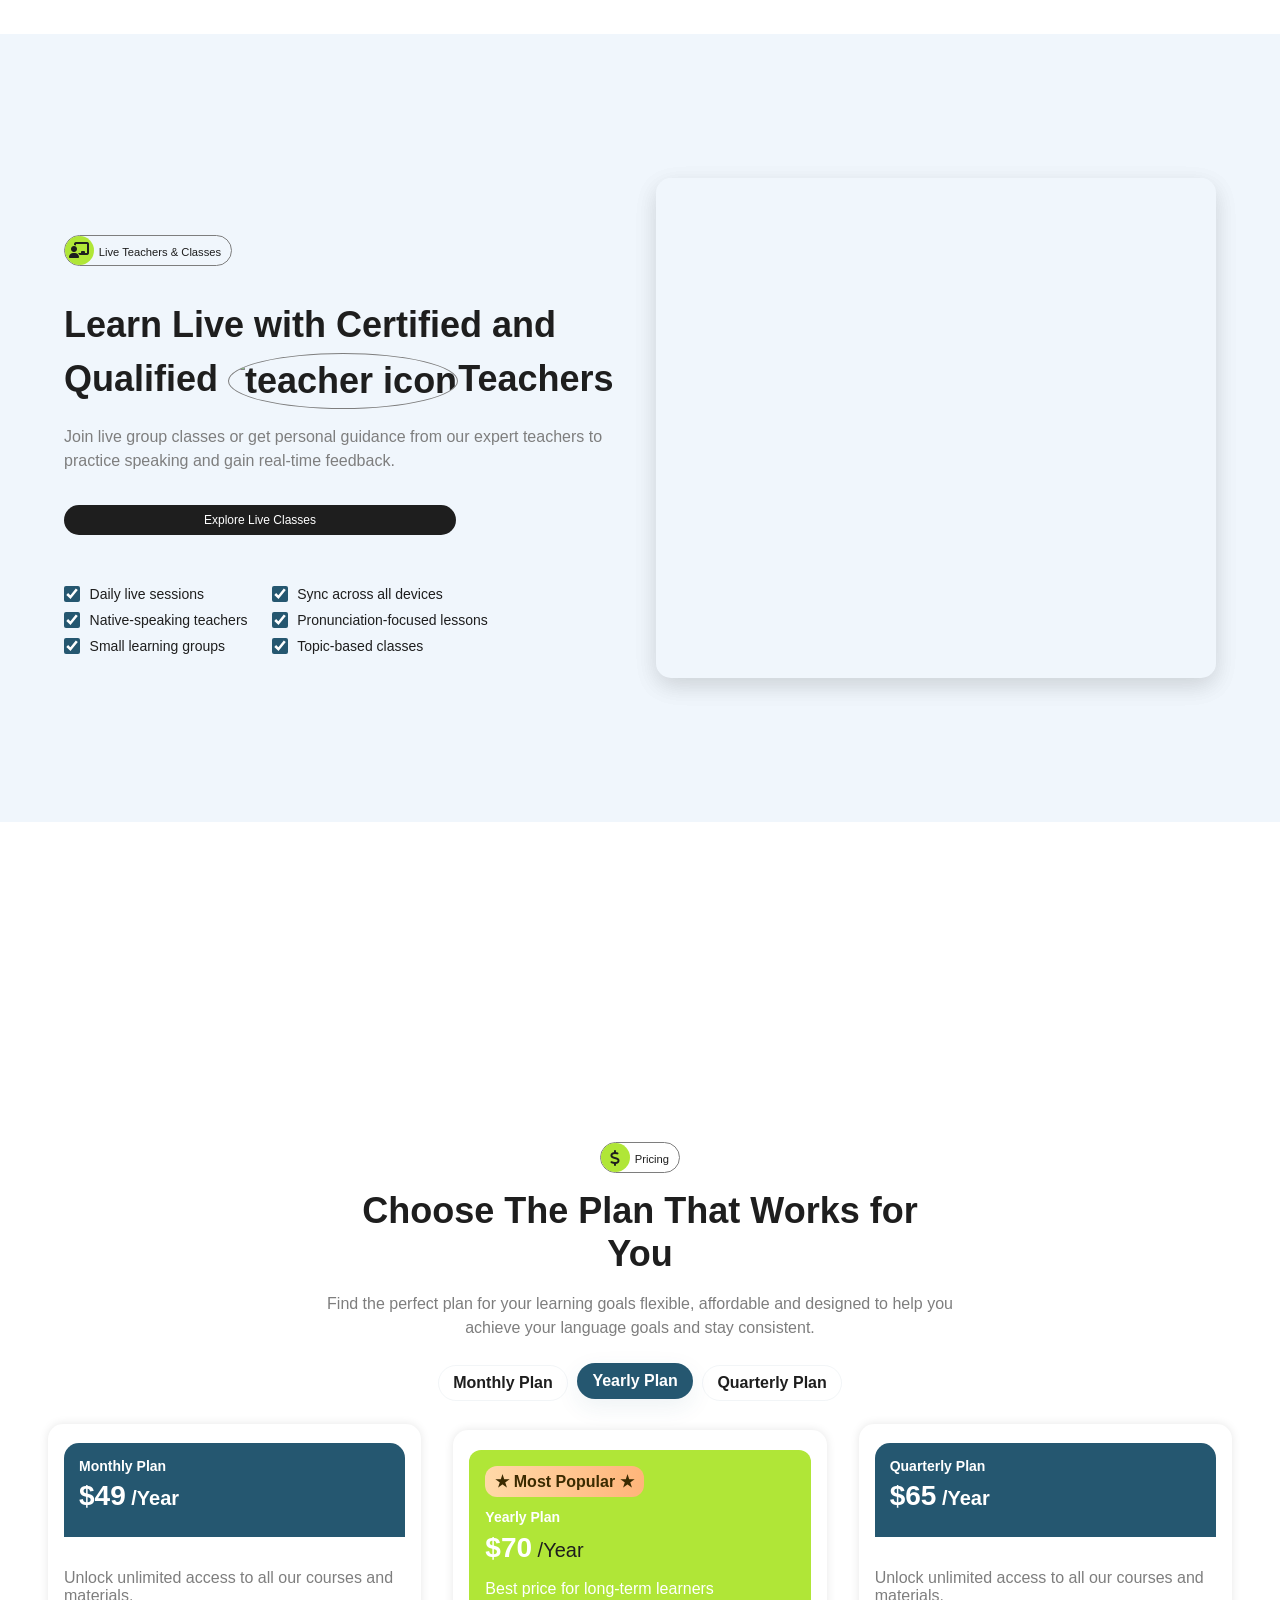
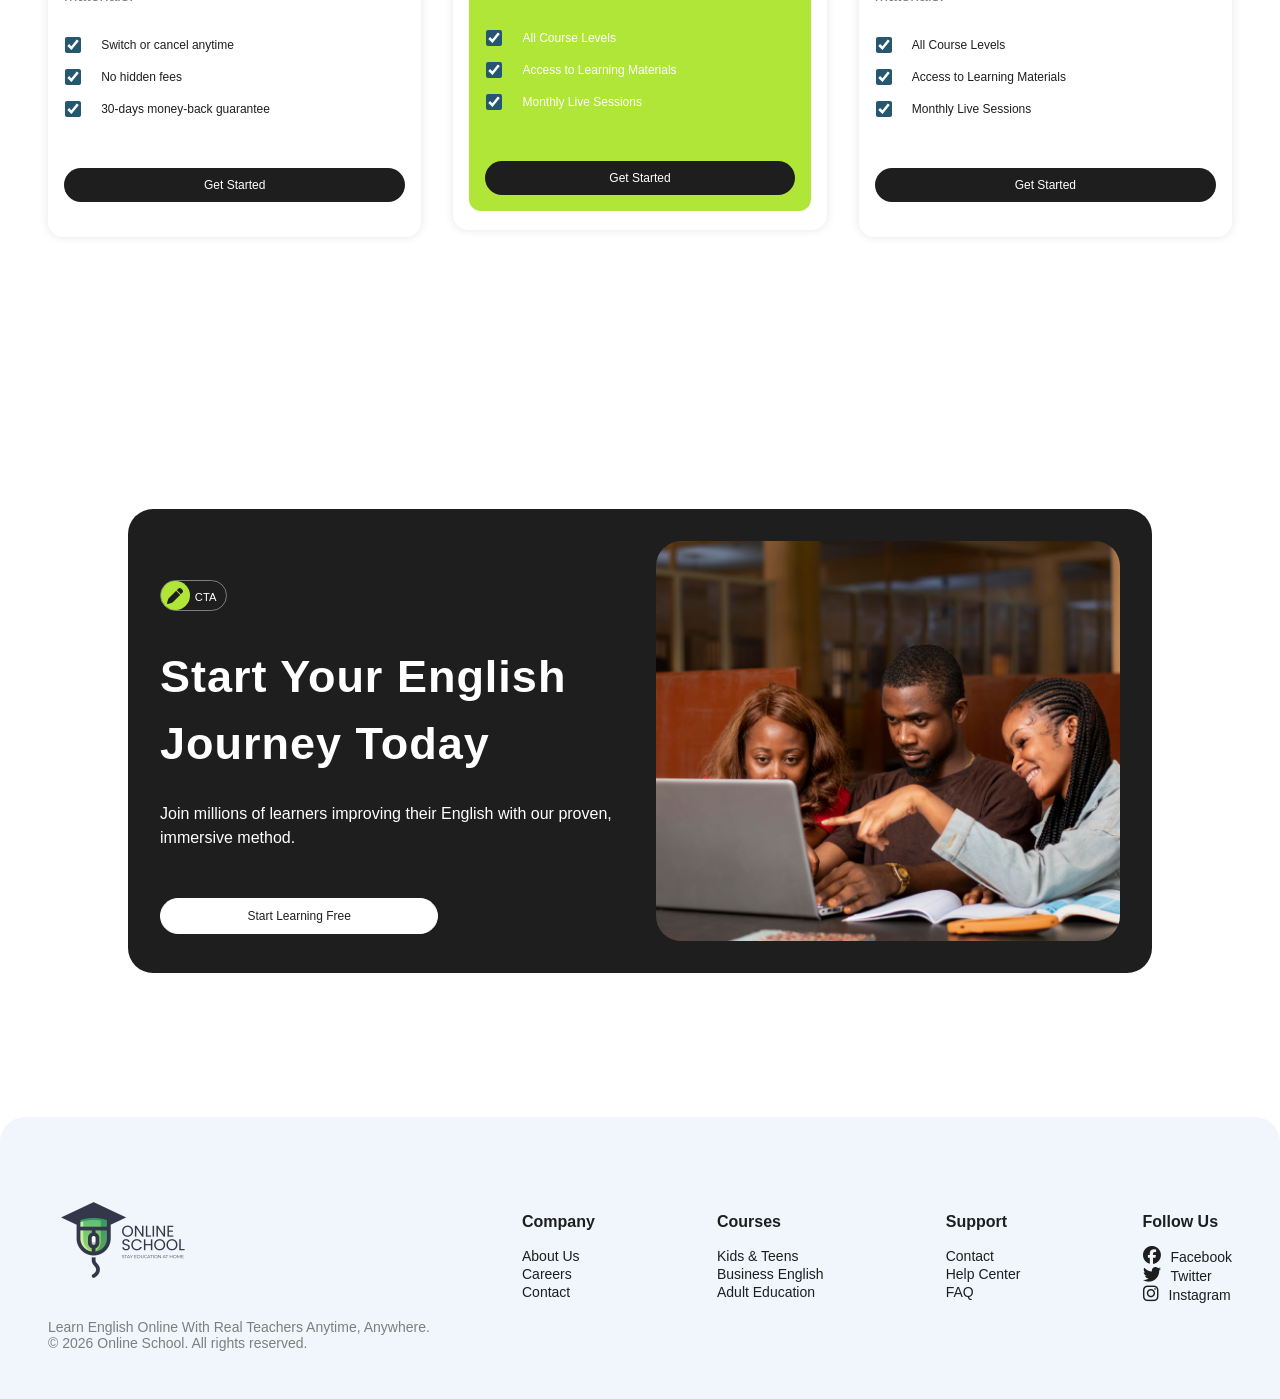
==== commit 214ab586: "Fix video auto play" ====
--- a/Advance CSS3/index.html
+++ b/Advance CSS3/index.html
@@ -196,7 +196,7 @@
           </div>
         </div>
         <div class="video">
-          <video autoplay muted loop class="video">
+          <video autoplay muted loop playsinline class="video">
             <source src="videos/teacher.mp4" type="video/mp4">
           </video>
         </div>
--- a/Advance CSS3/styles.css
+++ b/Advance CSS3/styles.css
@@ -999,10 +999,14 @@
     align-items: center;
   }
   .pricing-container {
-    padding: 0 2rem;
+    padding: 0 1rem;
+    margin: 0 auto;
+    display: flex;
+    flex-direction: column;
+    align-items: center;
   }
   .pricing .carding {
-    width: 92%;
+    width: 100%;
   }
   .hero-btn {
     display: block;
@@ -1094,6 +1098,10 @@
   .body-fill {
     padding: 0px 20px;
   }
+  .pricing-container {
+    padding: 0 1rem;
+    margin: 0 auto;
+  }
 }
 
 @media (max-width: 300px) {
